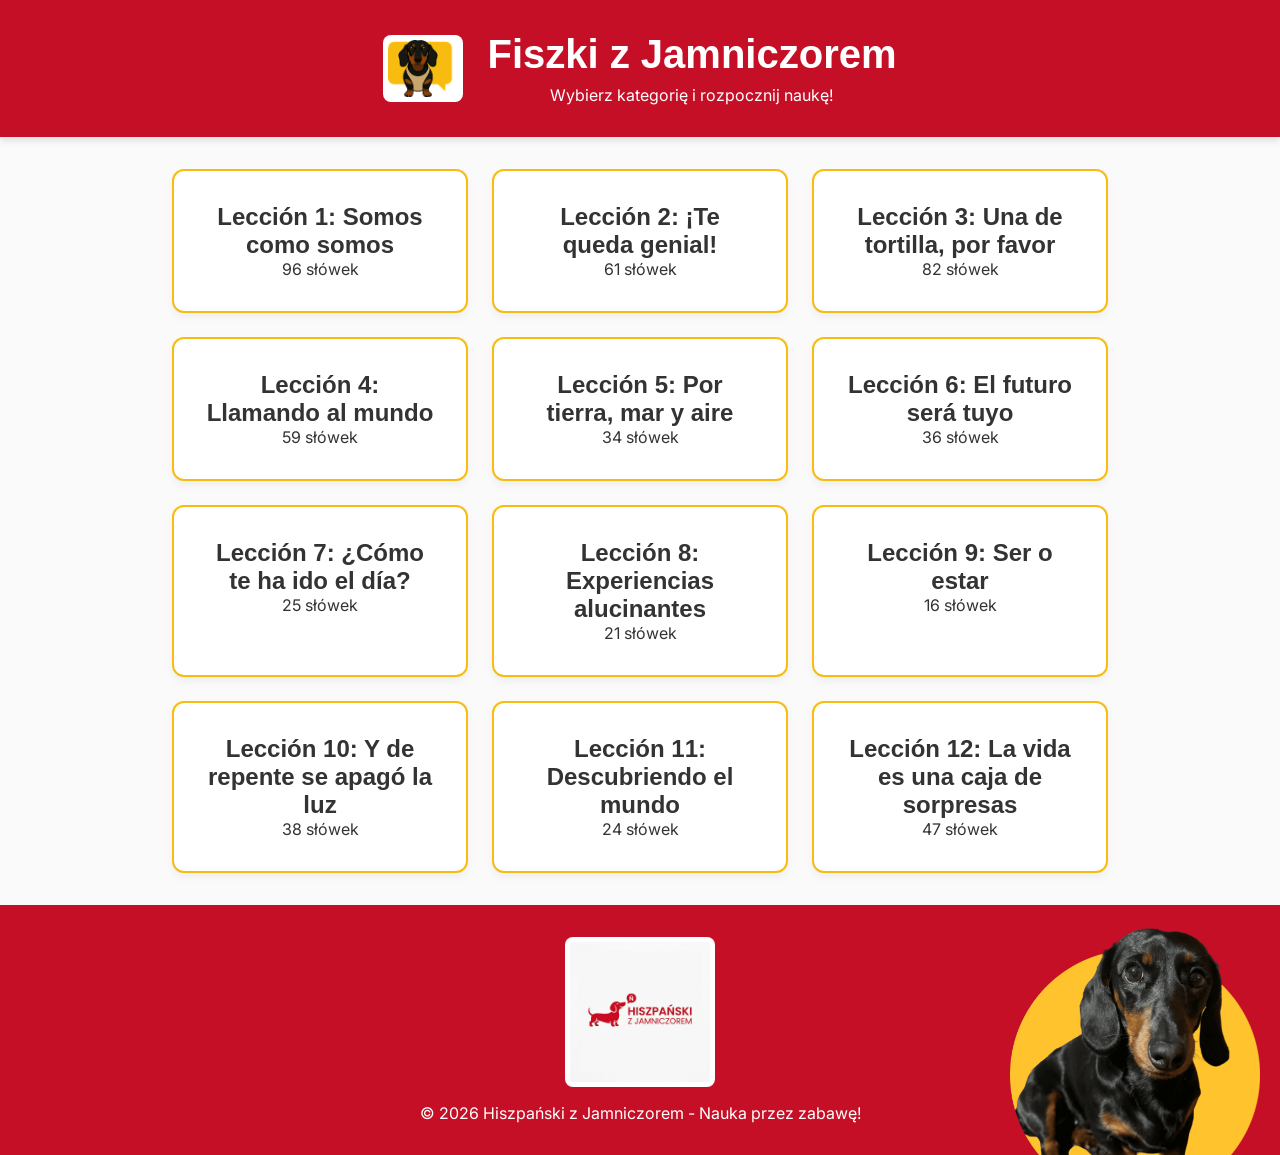
==== stronka_julka_fiszki/index.html @ 92c880e6 "okej done" ====
<!DOCTYPE html>
<html lang="pl">

<head>
    <meta charset="UTF-8">
    <meta name="viewport" content="width=device-width, initial-scale=1.0">
    <title>Hiszpański z Jamniczorem - Fiszki</title>
    <link rel="preconnect" href="https://fonts.googleapis.com">
    <link rel="preconnect" href="https://fonts.gstatic.com" crossorigin>
    <link href="https://fonts.googleapis.com/css2?family=Inter:wght@400;500;600;700;800&display=swap" rel="stylesheet">
    <link href="https://api.fontshare.com/v2/css?f[]=pally@400,500,700&display=swap" rel="stylesheet">
    <link rel="stylesheet" href="index.css">
</head>

<body>
    <header class="main-header">
        <img src="images/logo_original.png" alt="Hiszpański z Jamniczorem Logo" class="header-logo">
        <div class="header-content">
            <h1>Fiszki z Jamniczorem</h1>
            <p>Wybierz kategorię i rozpocznij naukę!</p>
        </div>
    </header>

    <main class="container">
        <!-- Categories View -->
        <section id="categories-view">
            <div class="categories-grid" id="categories-grid">
                <!-- Tiles will be dynamically injected here -->
            </div>
        </section>

        <!-- Flashcard View (Hidden by default) -->
        <section id="flashcard-view" class="hidden">
            <button id="back-btn" class="secondary-btn">← Wróć do kategorii</button>
            <div class="flashcard-container">
                <div class="flashcard">
                    <span id="category-badge" class="category-badge"></span>
                    <h2 id="spanish-word">Cargando...</h2>
                </div>
                <div class="options-grid" id="options-grid">
                    <!-- Options injected here -->
                </div>
            </div>

            <div class="progress-bar">
                <div class="progress-fill" id="progress-fill"></div>
            </div>
            <p id="stats" class="stats-text">Poprawne: 0</p>
        </section>
    </main>

    <footer class="main-footer">
        <img src="images/logo.png" alt="Hiszpański z Jamniczorem Logo" class="footer-logo">
        <p>&copy; 2026 Hiszpański z Jamniczorem - Nauka przez zabawę!</p>
    </footer>

    <!-- Animations Elements -->
    <img src="images/jamnik1.png" alt="Zadowolony Jamnik" id="happy-dog" class="happy-dog">
    <canvas id="confetti-canvas"></canvas>

    <script src="data/words.js"></script>
    <script src="script.js"></script>
</body>

</html>
---- stronka_julka_fiszki/index.css ----
:root {
    --primary-red: #C50F26;
    --primary-yellow: #F7BC0F;
    --bg-color: #FAFAFA;
    --text-color: #333333;
    --tile-bg: #FFFFFF;
    --hover-bg: #F0F0F0;
    --correct-color: #4CAF50;
    --wrong-color: #F44336;
}

* {
    box-sizing: border-box;
    margin: 0;
    padding: 0;
    font-family: 'Inter', 'Segoe UI', Roboto, Helvetica, Arial, sans-serif;
}

h1, h2, h3, h4, h5, h6 {
    font-family: 'Pally', 'Segoe UI', Roboto, Helvetica, Arial, sans-serif;
}

body {
    background-color: var(--bg-color);
    color: var(--text-color);
    display: flex;
    flex-direction: column;
    min-height: 100vh;
}

/* Header & Footer */
.main-header, .main-footer {
    background-color: var(--primary-red);
    color: white;
    text-align: center;
    padding: 2rem 1rem;
    box-shadow: 0 4px 6px rgba(0,0,0,0.1);
}

.main-header {
    display: flex;
    align-items: center;
    justify-content: center;
    gap: 1.5rem;
}

.header-logo {
    max-width: 80px;
    border-radius: 8px;
    background-color: white;
    padding: 5px;
}

.main-header h1 {
    font-size: 2.5rem;
    margin-bottom: 0.5rem;
}

.main-footer {
    margin-top: auto;
    display: flex;
    flex-direction: column;
    align-items: center;
    gap: 1rem;
}

.footer-logo {
    max-width: 150px;
    border-radius: 8px;
    background-color: white;
    padding: 5px;
}

.container {
    flex-grow: 1;
    max-width: 1000px;
    margin: 0 auto;
    padding: 2rem;
    width: 100%;
}

/* Categories Grid */
.categories-grid {
    display: grid;
    grid-template-columns: repeat(auto-fill, minmax(250px, 1fr));
    gap: 1.5rem;
}

.category-tile {
    background-color: var(--tile-bg);
    border: 2px solid var(--primary-yellow);
    border-radius: 12px;
    padding: 2rem;
    text-align: center;
    cursor: pointer;
    box-shadow: 0 4px 8px rgba(0,0,0,0.05);
    transition: all 0.3s ease;
}

.category-tile:hover {
    transform: translateY(-5px);
    box-shadow: 0 8px 16px rgba(0,0,0,0.1);
    background-color: var(--primary-yellow);
    color: white;
}

.category-tile h3 {
    font-size: 1.5rem;
}

/* Flashcard View */
.hidden {
    display: none !important;
}

.secondary-btn {
    background-color: transparent;
    border: 2px solid var(--primary-red);
    color: var(--primary-red);
    padding: 0.5rem 1rem;
    border-radius: 8px;
    cursor: pointer;
    font-weight: bold;
    margin-bottom: 2rem;
    transition: all 0.2s ease;
}

.secondary-btn:hover {
    background-color: var(--primary-red);
    color: white;
}

.flashcard-container {
    display: flex;
    flex-direction: column;
    align-items: center;
    gap: 2rem;
}

.flashcard {
    background-color: var(--tile-bg);
    width: 100%;
    max-width: 600px;
    min-height: 250px;
    display: flex;
    flex-direction: column;
    justify-content: center;
    align-items: center;
    border-radius: 16px;
    box-shadow: 0 10px 25px rgba(0,0,0,0.1);
    position: relative;
    border-top: 8px solid var(--primary-yellow);
}

.category-badge {
    position: absolute;
    top: 1rem;
    left: 1rem;
    background-color: var(--primary-red);
    color: white;
    padding: 0.25rem 0.75rem;
    border-radius: 20px;
    font-size: 0.85rem;
    font-weight: bold;
}

#spanish-word {
    font-size: 3rem;
    color: var(--primary-red);
    text-align: center;
}

.options-grid {
    display: grid;
    grid-template-columns: 1fr 1fr;
    gap: 1rem;
    width: 100%;
    max-width: 600px;
}

.option-btn {
    background-color: white;
    border: 2px solid #DDDDDD;
    padding: 1.5rem;
    border-radius: 12px;
    font-size: 1.2rem;
    cursor: pointer;
    transition: all 0.2s ease;
    box-shadow: 0 2px 5px rgba(0,0,0,0.05);
}

.option-btn:hover {
    border-color: var(--primary-yellow);
    background-color: #FFFDF0;
}

.option-btn.correct {
    background-color: var(--correct-color);
    border-color: var(--correct-color);
    color: white;
}

.option-btn.wrong {
    background-color: var(--wrong-color);
    border-color: var(--wrong-color);
    color: white;
    animation: shake 0.5s;
}

/* Animations & Feedback */
@keyframes shake {
    0% { transform: translateX(0); }
    25% { transform: translateX(-5px); }
    50% { transform: translateX(5px); }
    75% { transform: translateX(-5px); }
    100% { transform: translateX(0); }
}

.happy-dog {
    position: fixed;
    bottom: -300px;
    right: 20px;
    width: 250px;
    transition: bottom 0.5s cubic-bezier(0.175, 0.885, 0.32, 1.275);
    z-index: 1000;
}

.happy-dog.show {
    bottom: 0;
}

#confetti-canvas {
    position: fixed;
    top: 0;
    left: 0;
    width: 100%;
    height: 100%;
    pointer-events: none;
    z-index: 999;
}

/* Progress */
.progress-bar {
    width: 100%;
    max-width: 600px;
    height: 10px;
    background-color: #EEEEEE;
    border-radius: 5px;
    margin: 2rem auto 0.5rem auto;
    overflow: hidden;
}

.progress-fill {
    height: 100%;
    width: 0%;
    background-color: var(--primary-yellow);
    transition: width 0.3s ease;
}

.stats-text {
    text-align: center;
    font-weight: bold;
    color: #666;
}

@media (max-width: 600px) {
    .options-grid {
        grid-template-columns: 1fr;
    }
    
    #spanish-word {
        font-size: 2rem;
    }
}
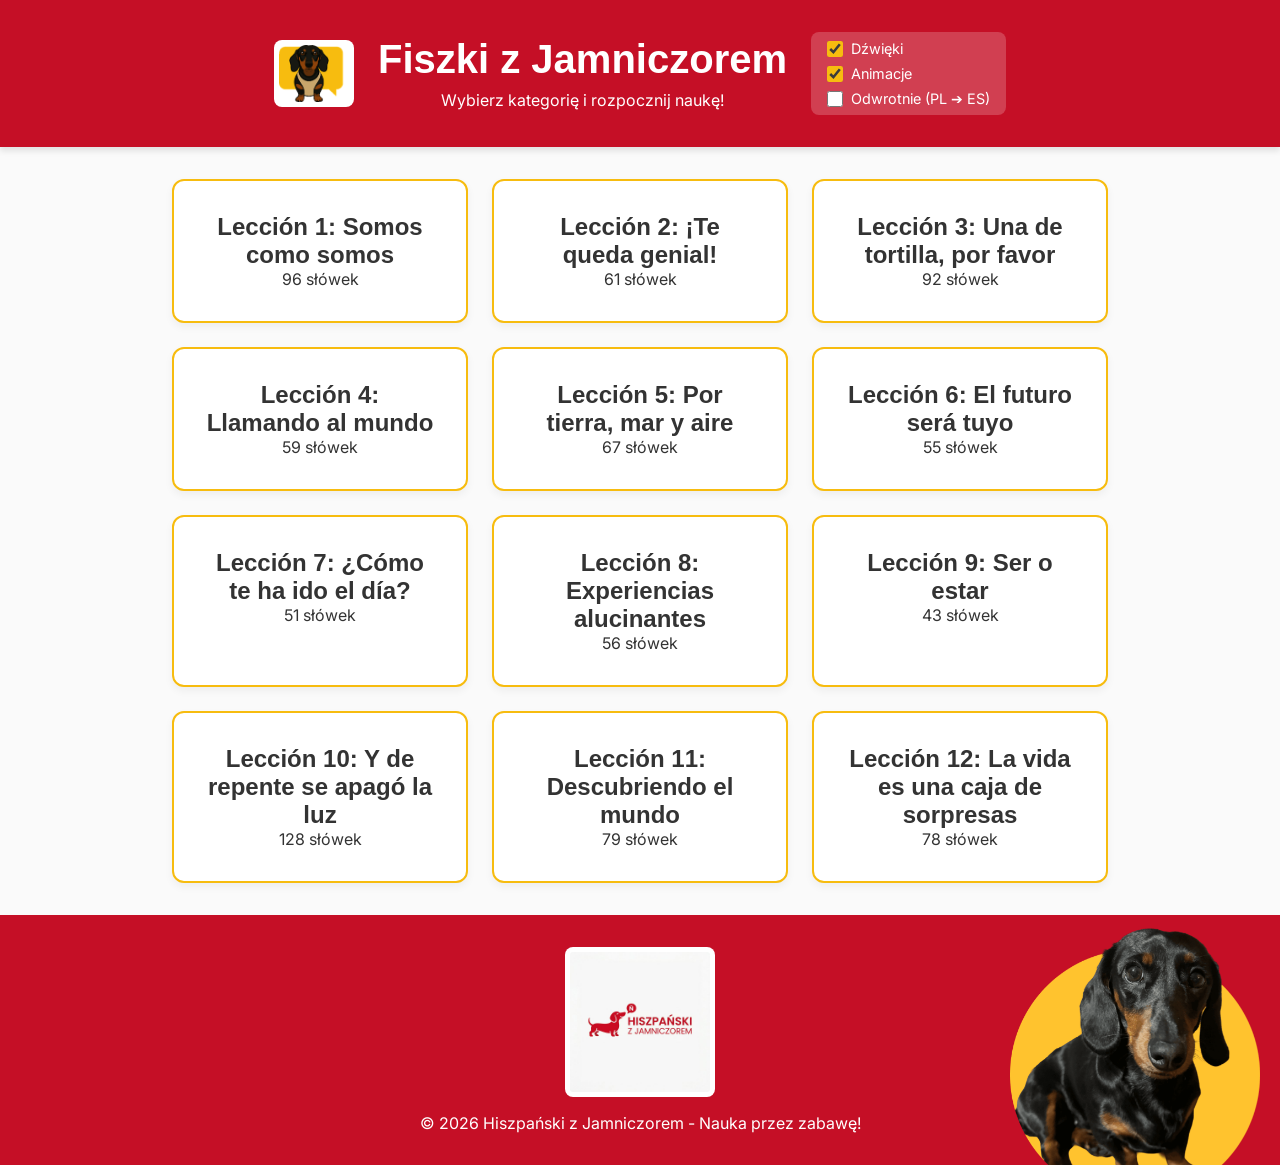
==== commit 97e20251: "poprawione fiszki" ====
--- a/stronka_julka_fiszki/index.html
+++ b/stronka_julka_fiszki/index.html
@@ -18,6 +18,11 @@
         <div class="header-content">
             <h1>Fiszki z Jamniczorem</h1>
             <p>Wybierz kategorię i rozpocznij naukę!</p>
+        </div>
+        <div class="settings-panel">
+            <label><input type="checkbox" id="setting-sounds" checked> Dźwięki</label>
+            <label><input type="checkbox" id="setting-animations" checked> Animacje</label>
+            <label><input type="checkbox" id="setting-reverse"> Odwrotnie (PL ➔ ES)</label>
         </div>
     </header>
 
@@ -45,7 +50,7 @@
             <div class="progress-bar">
                 <div class="progress-fill" id="progress-fill"></div>
             </div>
-            <p id="stats" class="stats-text">Poprawne: 0</p>
+            <p id="stats" class="stats-text">Poprawne: 0 | Błędne: 0 | Nauczone: 0</p>
         </section>
     </main>
 
--- a/stronka_julka_fiszki/index.css
+++ b/stronka_julka_fiszki/index.css
@@ -56,6 +56,31 @@
     margin-bottom: 0.5rem;
 }
 
+.settings-panel {
+    display: flex;
+    flex-direction: column;
+    align-items: flex-start;
+    background-color: rgba(255, 255, 255, 0.2);
+    padding: 0.5rem 1rem;
+    border-radius: 8px;
+    gap: 0.5rem;
+    font-size: 0.9rem;
+}
+
+.settings-panel label {
+    display: flex;
+    align-items: center;
+    gap: 0.5rem;
+    cursor: pointer;
+}
+
+.settings-panel input[type="checkbox"] {
+    accent-color: var(--primary-yellow);
+    width: 16px;
+    height: 16px;
+    cursor: pointer;
+}
+
 .main-footer {
     margin-top: auto;
     display: flex;
@@ -264,6 +289,14 @@
 }
 
 @media (max-width: 600px) {
+    .main-header {
+        flex-direction: column;
+        text-align: center;
+    }
+    .settings-panel {
+        align-items: center;
+    }
+
     .options-grid {
         grid-template-columns: 1fr;
     }
